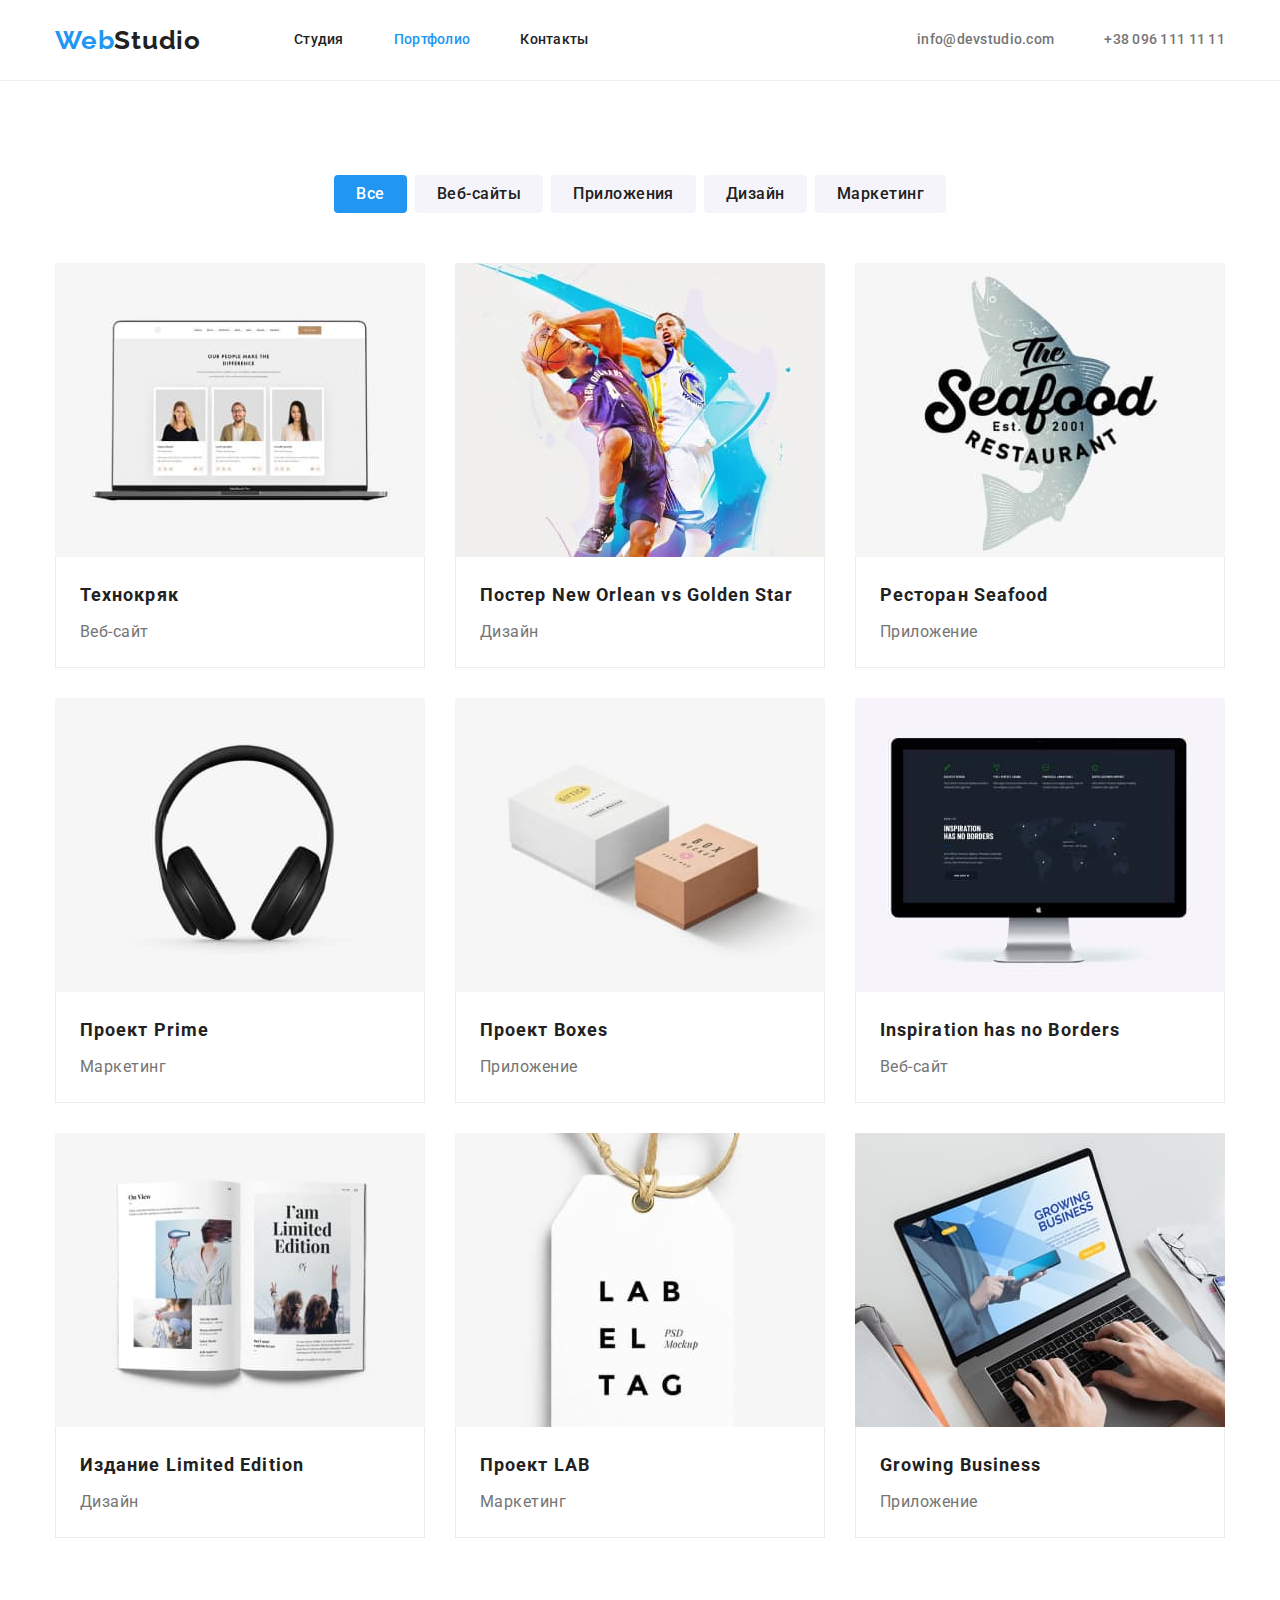
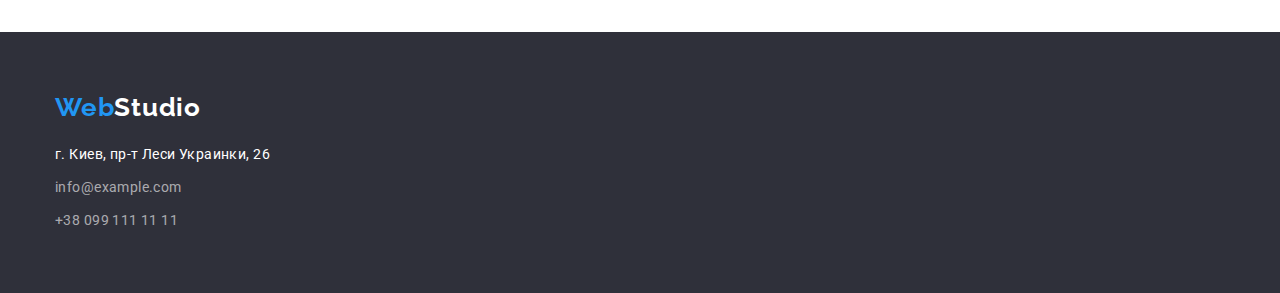
==== portfolio.html @ e5831f7f "Adds all files from HW#3." ====
<!DOCTYPE html>
<html lang="ru">
  <head>
    <meta charset="UTF-8" />
    <meta http-equiv="X-UA-Compatible" content="IE=edge" />
    <meta name="viewport" content="width=device-width, initial-scale=1.0" />
    <title>Портфолио</title>
    <link
      href="https://fonts.googleapis.com/css2?family=Raleway:wght@700&family=Roboto:wght@400;500;700;900&display=swap"
      rel="stylesheet"
    />
    <link
      rel="stylesheet"
      href="https://cdnjs.cloudflare.com/ajax/libs/modern-normalize/1.1.0/modern-normalize.min.css"
    />
    <link rel="stylesheet" href="./css/styles.css" />
  </head>
  <body>
    <header class="page-header">
      <div class="container page-header-blocks">
        <nav class="main-nav">
          <a href="./index.html" lang="en" class="logo"> <span class="accent">Web</span>Studio</a>
          <ul class="site-nav list">
            <li class="site-nav-item"><a href="./index.html" class="link">Студия</a></li>
            <li class="site-nav-item">
              <a href="./portfolio.html" class="link current">Портфолио</a>
            </li>
            <li class="site-nav-item"><a href="" class="link">Контакты</a></li>
          </ul>
        </nav>

        <ul class="contacts-header list">
          <li class="contacts-header-item">
            <a href="mailto:info@devstudio.com" class="contacts-header-link">info@devstudio.com</a>
          </li>
          <li class="contacts-header-item">
            <a href="tel:+380961111111" class="contacts-header-link">+38 096 111 11 11</a>
          </li>
        </ul>
      </div>
    </header>

    <main>
      <section class="section">
        <div class="container">
          <!-- этот заголовок будет невидимым -->
          <h1 class="section-title visually-hidden">Портфолио проектов</h1>
          <ul class="portfolio-button-list list">
            <li class="portfolio-button-item">
              <button type="button" class="portfolio-button current-button">Все</button>
            </li>
            <li class="portfolio-button-item">
              <button type="button" class="portfolio-button">Веб-сайты</button>
            </li>
            <li class="portfolio-button-item">
              <button type="button" class="portfolio-button">Приложения</button>
            </li>
            <li class="portfolio-button-item">
              <button type="button" class="portfolio-button">Дизайн</button>
            </li>
            <li class="portfolio-button-item">
              <button type="button" class="portfolio-button">Маркетинг</button>
            </li>
          </ul>
          <ul class="portfolio-card-list list">
            <li class="portfolio-card-item">
              <img
                src="./images/portfolio1.jpg"
                alt="Ноутбук с проектом"
                width="370"
                class="portfolio-card-img"
              />
              <div class="portfolio-card-content">
                <h2 class="portfolio-card-subtitle">Технокряк</h2>
                <p class="portfolio-card-text">Веб-сайт</p>
              </div>
            </li>
            <li class="portfolio-card-item">
              <img
                src="./images/portfolio2.jpg"
                alt="Постер игры в баскетбол"
                width="370"
                class="portfolio-card-img"
              />
              <div class="portfolio-card-content">
                <h2 class="portfolio-card-subtitle">
                  Постер <span lang="en">New Orlean vs Golden Star</span>
                </h2>
                <p class="portfolio-card-text">Дизайн</p>
              </div>
            </li>
            <li class="portfolio-card-item">
              <img
                src="./images/portfolio3.jpg"
                alt="Эмблема ресторана"
                width="370"
                class="portfolio-card-img"
              />
              <div class="portfolio-card-content">
                <h2 class="portfolio-card-subtitle">Ресторан <span lang="en">Seafood</span></h2>
                <p class="portfolio-card-text">Приложение</p>
              </div>
            </li>
            <li class="portfolio-card-item">
              <img
                src="./images/portfolio4.jpg"
                alt="Наушники"
                width="370"
                class="portfolio-card-img"
              />
              <div class="portfolio-card-content">
                <h2 class="portfolio-card-subtitle">Проект <span lang="en">Prime</span></h2>
                <p class="portfolio-card-text">Маркетинг</p>
              </div>
            </li>
            <li class="portfolio-card-item">
              <img
                src="./images/portfolio5.jpg"
                alt="Коробки"
                width="370"
                class="portfolio-card-img"
              />
              <div class="portfolio-card-content">
                <h2 class="portfolio-card-subtitle">Проект <span lang="en">Boxes</span></h2>
                <p class="portfolio-card-text">Приложение</p>
              </div>
            </li>
            <li class="portfolio-card-item">
              <img
                src="./images/portfolio6.jpg"
                alt="Монитор"
                width="370"
                class="portfolio-card-img"
              />
              <div class="portfolio-card-content">
                <h2 lang="en" class="portfolio-card-subtitle">Inspiration has no Borders</h2>
                <p class="portfolio-card-text">Веб-сайт</p>
              </div>
            </li>
            <li class="portfolio-card-item">
              <img
                src="./images/portfolio7.jpg"
                alt="Журнал"
                width="370"
                class="portfolio-card-img"
              />
              <div class="portfolio-card-content">
                <h2 class="portfolio-card-subtitle">
                  Издание <span lang="en">Limited Edition</span>
                </h2>
                <p class="portfolio-card-text">Дизайн</p>
              </div>
            </li>
            <li class="portfolio-card-item">
              <img
                src="./images/portfolio8.jpg"
                alt="Бирка"
                width="370"
                class="portfolio-card-img"
              />
              <div class="portfolio-card-content">
                <h2 class="portfolio-card-subtitle">Проект <span lang="en">LAB</span></h2>
                <p class="portfolio-card-text">Маркетинг</p>
              </div>
            </li>
            <li class="portfolio-card-item">
              <img
                src="./images/portfolio9.jpg"
                alt="Работа за ноутбуком"
                width="370"
                class="portfolio-card-img"
              />
              <div class="portfolio-card-content">
                <h2 lang="en" class="portfolio-card-subtitle">Growing Business</h2>
                <p class="portfolio-card-text">Приложение</p>
              </div>
            </li>
          </ul>
        </div>
      </section>
    </main>

    <footer class="page-footer">
      <div class="container">
        <a href="./index.html" lang="en" class="logo footer-logo">
          <span class="accent">Web</span>Studio
        </a>
        <address class="contacts-footer">
          <ul class="contacts-footer-list list">
            <li class="contacts-footer-item">
              <a
                href="https://goo.gl/maps/sbmDoguWazhmyjEM8"
                target="_blank"
                class="contacts-footer-location"
                >г. Киев, пр-т Леси Украинки, 26
              </a>
            </li>
            <li class="contacts-footer-item">
              <a href="mailto:info@example.com" class="contacts-footer-link">info@example.com</a>
            </li>
            <li class="contacts-footer-item">
              <a href="tel:+380991111111" class="contacts-footer-link">+38 099 111 11 11</a>
            </li>
          </ul>
        </address>
      </div>
    </footer>
  </body>
</html>
---- css/styles.css ----
/* цвет основного текста #212121 */
/* вторичный цвет текста #757575 */
/* белый #ffffff */
/* белый с прозрачностю для ссылок в футере rgba(255, 255, 255, 0.6) */
/* акцент #2196F3 */
/* цвет фона героя и подвала #2F303A */
/* цвет фона вторичный и кнопок для портфолио #F5F4FA */
/* цвет рамок #ececec */
:root {
  --primary-text-color: #757575;
  --title-text-color: #212121;
  --accent-color: #2196f3;
  --primary-white-color: #ffffff;
  --contacts-footer-color: rgba(255, 255, 255, 0.6);
  --secondary-bg-color: #2f303a;
  --other-bg-color: #f5f4fa;
  --border-color: #ececec;
  --card-set-gap: 30px;
}

body {
  background-color: var(--primary-white-color);
  color: var(--primary-text-color);
  font-family: Roboto, sans-serif;
  font-size: 14px;
  line-height: 1.71;
}

.list {
  list-style: none;

  padding: 0;
  margin: 0;
}

.container {
  margin-left: auto;
  margin-right: auto;
  width: 1200px;
  padding-left: 15px;
  padding-right: 15px;
}

img {
  display: block;
  max-width: 100%;
  height: auto;
}

.visually-hidden {
  position: absolute;
  width: 1px;
  height: 1px;
  margin: -1px;
  border: 0;
  padding: 0;
  white-space: nowrap;
  clip-path: inset(100%);
  clip: rect(0 0 0 0);
  overflow: hidden;
}

/* стили шапки */
.page-header {
  border-bottom-width: 1px;
  border-bottom-style: solid;
  border-bottom-color: var(--border-color);
}
.logo {
  color: var(--title-text-color);
  font-family: Raleway, sans-serif;
  font-weight: 700;
  font-size: 26px;
  line-height: 1.19;
  text-decoration: none;
  letter-spacing: 0.03em;
}

.page-header-blocks {
  display: flex;
  align-items: center;
}

.main-nav {
  display: flex;
  align-items: center;
}

.site-nav {
  display: flex;
  margin-left: 93px;
}

.site-nav-item + .site-nav-item {
  margin-left: 50px;
}

.site-nav .link {
  display: block;
  padding-top: 32px;
  padding-bottom: 32px;

  color: var(--title-text-color);
  font-weight: 500;
  font-size: 14px;
  line-height: 1.14;
  letter-spacing: 0.02em;
  text-decoration: none;
}

.contacts-header {
  display: flex;
  margin-left: auto;
}

.contacts-header-item + .contacts-header-item {
  margin-left: 50px;
}

.contacts-header-link {
  color: var(--primary-text-color);
  font-weight: 500;
  font-size: 14px;
  line-height: 1.14;
  letter-spacing: 0.02em;
  text-decoration: none;
}

.accent,
.logo:hover,
.logo:focus,
.site-nav .link:hover,
.site-nav .link:focus,
.site-nav .link.current,
.contacts-header-link:hover,
.contacts-header-link:focus {
  color: var(--accent-color);
}

/* стили главной секции Студии */
.hero {
  padding: 200px 0;
  text-align: center;

  background-color: var(--secondary-bg-color);
  letter-spacing: 0.06em;
}
.hero-title {
  margin-top: 0;
  margin-bottom: 30px;

  color: var(--primary-white-color);
  font-weight: 900;
  font-size: 44px;
  line-height: 1.36;
  text-transform: uppercase;
}
.hero-button {
  border-radius: 4px;
  padding: 10px 32px;
  min-width: 200px;
  text-align: center;
  border: none;

  background-color: var(--accent-color);
  color: var(--primary-white-color);
  font-family: inherit;
  font-weight: 700;
  font-size: 16px;
  line-height: 1.88;
  letter-spacing: 0.06em;
}

/* общие стили секций Студии */
.section {
  padding-top: 94px;
  padding-bottom: 94px;
}

.section-title {
  margin-top: 0;
  margin-bottom: 50px;
  text-align: center;

  color: var(--title-text-color);
  font-weight: 700;
  font-size: 36px;
  line-height: 1.17;
  letter-spacing: 0.03em;
}

/* стили особенностей Студии */
.features-list {
  display: flex;
}

.features-list-item {
  width: 270px;
}

.features-list-item + .features-list-item {
  margin-left: var(--card-set-gap);
}

.features-title {
  margin-top: 0;
  margin-bottom: 10px;

  color: var(--title-text-color);
  font-weight: 700;
  font-size: 14px;
  line-height: 1.14;
  text-transform: uppercase;
  letter-spacing: 0.03em;
}

.features-text {
  margin-top: 0;
  margin-bottom: 0;

  letter-spacing: 0.03em;
}
/* стили работ Студии */
.works {
  padding-top: 0;
}

.works-list {
  display: flex;
}

.works-list-item {
  width: 370px;
}

.works-list-item + .works-list-item {
  margin-left: var(--card-set-gap);
}

/* стили команды Студии */
.team {
  background-color: var(--other-bg-color);
  font-weight: 400;
  font-size: 16px;
  line-height: 1.19;
  letter-spacing: 0.03em;
}

.team-list {
  display: flex;
}

.team-list-item {
  width: 270px;
}

.team-list-item + .team-list-item {
  margin-left: var(--card-set-gap);
}

.team-content {
  padding-top: 30px;
  padding-bottom: 30px;

  background-color: var(--primary-white-color);
}

.team-name {
  margin-top: 0;
  margin-bottom: 10px;
  text-align: center;

  color: var(--title-text-color);
  font-weight: 500;
  font-size: 16px;
}

.team-text {
  margin-top: 0;
  margin-bottom: 0;
  text-align: center;
}

/* стили подвала */
.page-footer {
  background-color: var(--secondary-bg-color);
  padding-top: 60px;
  padding-bottom: 60px;
}

.footer-logo {
  color: var(--primary-white-color);
}

.contacts-footer {
  margin-top: 20px;
}

.contacts-footer-list {
  display: inline-block;
}

.contacts-footer-item + .contacts-footer-item {
  margin-top: 9px;
}

.contacts-footer-location {
  color: var(--primary-white-color);
  font-style: normal;
  font-weight: 400;
  font-size: 14px;
  line-height: 1.71;
  text-decoration: none;
  letter-spacing: 0.03em;
}

.contacts-footer-link {
  color: var(--contacts-footer-color);
  font-style: normal;
  font-weight: 400;
  font-size: 14px;
  line-height: 1.71;
  text-decoration: none;
  letter-spacing: 0.03em;
}

.footer-logo:hover,
.footer-logo:focus,
.contacts-footer-link:hover,
.contacts-footer-link:focus,
.contacts-footer-location:hover,
.contacts-footer-location:focus {
  color: var(--accent-color);
}

/* стили Портфолио */

.portfolio-button-list {
  display: flex;
  margin-bottom: 50px;
  justify-content: center;
}

.portfolio-button-item + .portfolio-button-item {
  margin-left: 8px;
}

.portfolio-button {
  border-radius: 4px;
  padding: 6px 22px;
  min-width: 73px;
  text-align: center;
  border: none;

  background-color: var(--other-bg-color);
  color: var(--title-text-color);
  font-family: Roboto, sans-serif;
  font-weight: 500;
  font-size: 16px;
  line-height: 1.62;
  letter-spacing: 0.03em;
}

.current-button,
.portfolio-button:hover,
.portfolio-button:focus {
  background-color: var(--accent-color);
  color: var(--primary-white-color);
}

.portfolio-card-list {
  display: flex;
  flex-wrap: wrap;
  margin-left: calc(-1 * var(--card-set-gap));
  margin-top: calc(-1 * var(--card-set-gap));
}

.portfolio-card-item {
  flex-basis: calc(100% / 3 - var(--card-set-gap));
  margin-left: var(--card-set-gap);
  margin-top: var(--card-set-gap);
}

.portfolio-card-content {
  padding: 20px 24px;

  border-right-width: 1px;
  border-right-style: solid;
  border-right-color: var(--border-color);
  border-bottom-width: 1px;
  border-bottom-style: solid;
  border-bottom-color: var(--border-color);
  border-left-width: 1px;
  border-left-style: solid;
  border-left-color: var(--border-color);
}

.portfolio-card-subtitle {
  margin-top: 0;
  margin-bottom: 4px;

  color: var(--title-text-color);
  font-weight: 700;
  font-size: 18px;
  line-height: 2;
  letter-spacing: 0.06em;
}

.portfolio-card-text {
  margin-top: 0;
  margin-bottom: 0;

  font-weight: 400;
  font-size: 16px;
  line-height: 1.87;
  letter-spacing: 0.03em;
}
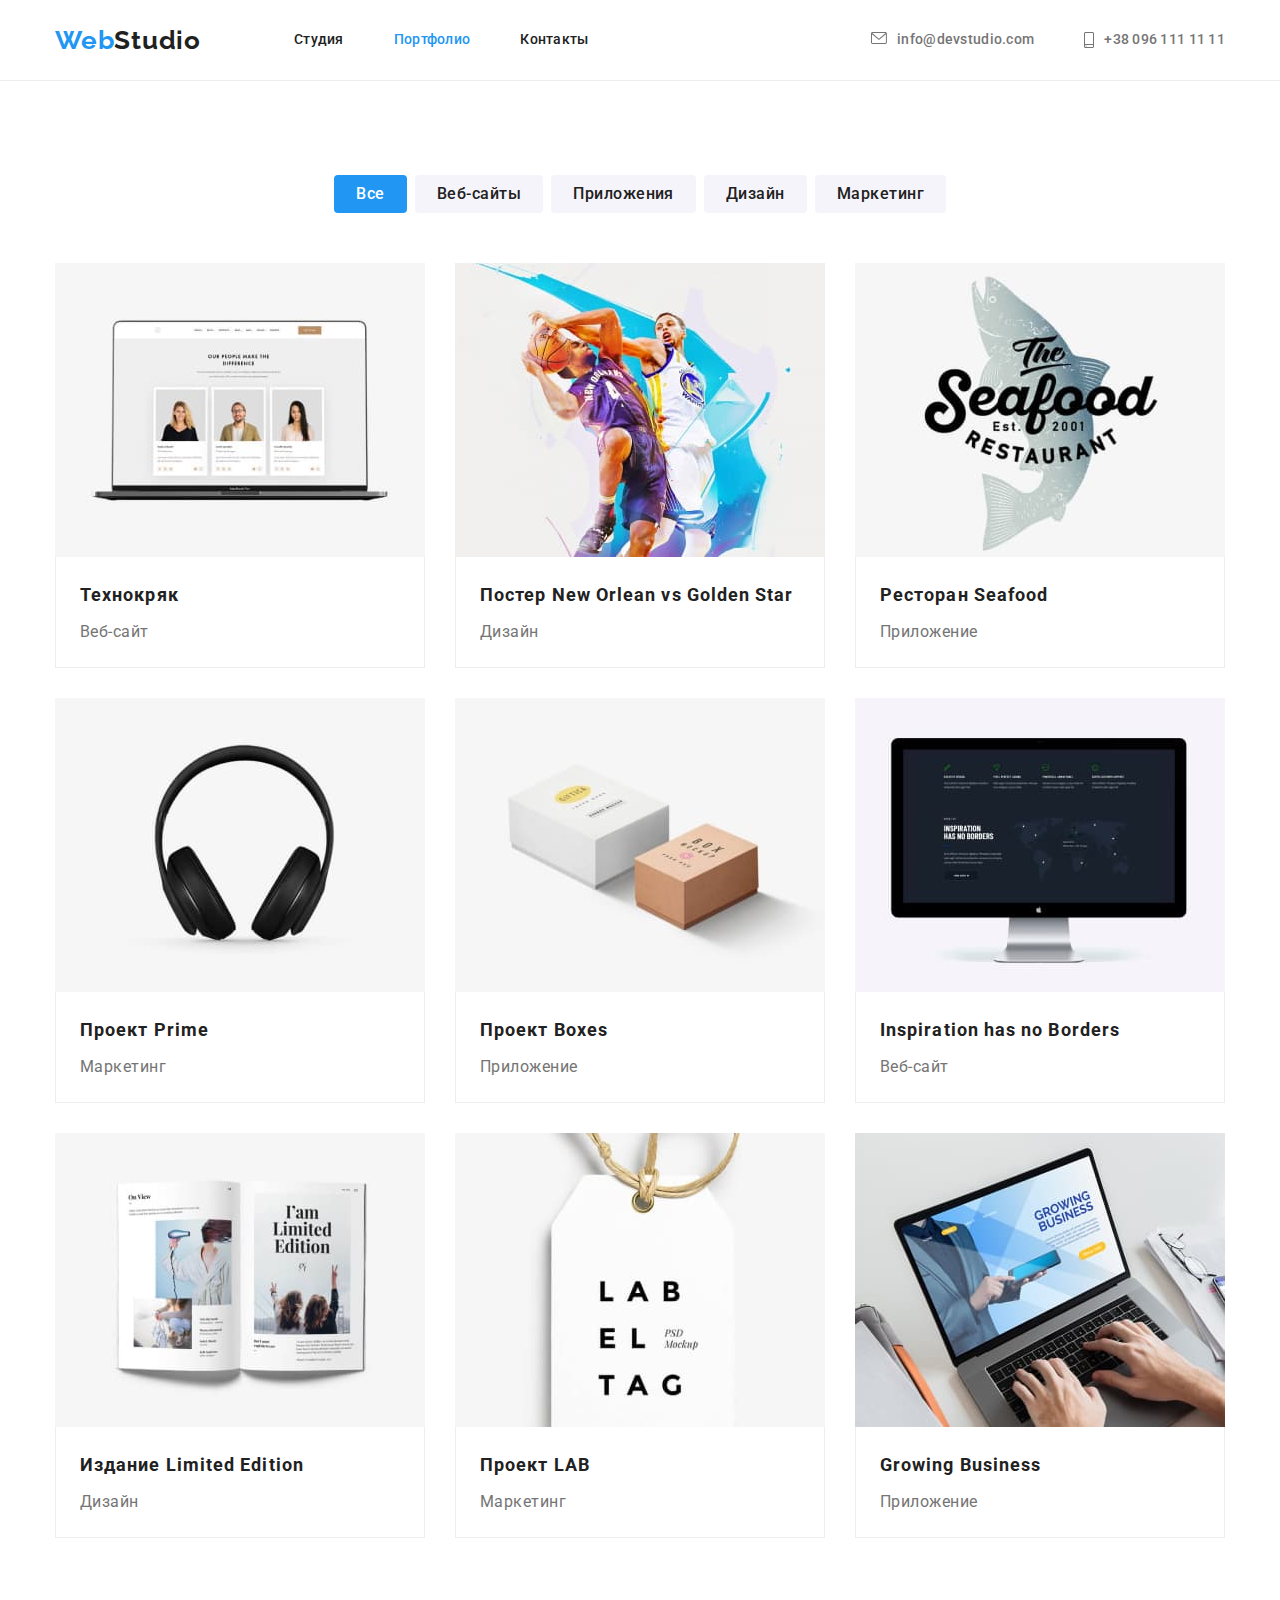
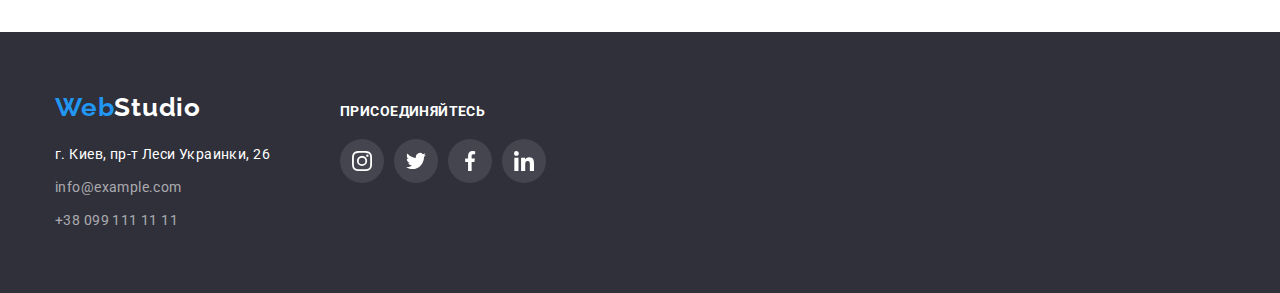
==== commit 1538a978: "Adds all icons and their effects." ====
--- a/portfolio.html
+++ b/portfolio.html
@@ -31,10 +31,20 @@
 
         <ul class="contacts-header list">
           <li class="contacts-header-item">
-            <a href="mailto:info@devstudio.com" class="contacts-header-link">info@devstudio.com</a>
+            <a href="mailto:info@devstudio.com" class="contacts-header-link">
+              <svg width="16px" height="12px" class="contacts-icon">
+                <use href="./images/icons.svg#icon-envelope"></use>
+              </svg>
+              info@devstudio.com</a
+            >
           </li>
           <li class="contacts-header-item">
-            <a href="tel:+380961111111" class="contacts-header-link">+38 096 111 11 11</a>
+            <a href="tel:+380961111111" class="contacts-header-link"
+              ><svg width="10px" height="16px" class="contacts-icon">
+                <use href="./images/icons.svg#icon-smartphone"></use>
+              </svg>
+              +38 096 111 11 11</a
+            >
           </li>
         </ul>
       </div>
@@ -181,28 +191,63 @@
     </main>
 
     <footer class="page-footer">
-      <div class="container">
-        <a href="./index.html" lang="en" class="logo footer-logo">
-          <span class="accent">Web</span>Studio
-        </a>
-        <address class="contacts-footer">
-          <ul class="contacts-footer-list list">
-            <li class="contacts-footer-item">
-              <a
-                href="https://goo.gl/maps/sbmDoguWazhmyjEM8"
-                target="_blank"
-                class="contacts-footer-location"
-                >г. Киев, пр-т Леси Украинки, 26
-              </a>
-            </li>
-            <li class="contacts-footer-item">
-              <a href="mailto:info@example.com" class="contacts-footer-link">info@example.com</a>
-            </li>
-            <li class="contacts-footer-item">
-              <a href="tel:+380991111111" class="contacts-footer-link">+38 099 111 11 11</a>
-            </li>
-          </ul>
-        </address>
+      <div class="container footer-blocks">
+        <div class="footer-block-contacts">
+          <a href="./index.html" lang="en" class="logo footer-logo">
+            <span class="accent">Web</span>Studio</a
+          >
+          <address class="contacts-footer">
+            <ul class="contacts-footer-list list">
+              <li class="contacts-footer-item">
+                <a
+                  href="https://goo.gl/maps/sbmDoguWazhmyjEM8"
+                  target="_blank"
+                  class="contacts-footer-location"
+                  >г. Киев, пр-т Леси Украинки, 26</a
+                >
+              </li>
+              <li class="contacts-footer-item">
+                <a href="mailto:info@example.com" class="contacts-footer-link">info@example.com</a>
+              </li>
+              <li class="contacts-footer-item">
+                <a href="tel:+380991111111" class="contacts-footer-link">+38 099 111 11 11</a>
+              </li>
+            </ul>
+          </address>
+        </div>
+        <div class="footer-block-networks">
+          <p>присоединяйтесь</p>
+          <ul class="social-network-list list">
+            <li class="social-network-item">
+              <a href="" class="social-network-link">
+                <svg width="20px" height="20px" fill="var(--primary-white-color)">
+                  <use href="./images/icons.svg#icon-instagram"></use>
+                </svg>
+              </a>
+            </li>
+            <li class="social-network-item">
+              <a href="" class="social-network-link">
+                <svg width="20px" height="20px" fill="var(--primary-white-color)">
+                  <use href="./images/icons.svg#icon-twitter"></use>
+                </svg>
+              </a>
+            </li>
+            <li class="social-network-item">
+              <a href="" class="social-network-link">
+                <svg width="20px" height="20px" fill="var(--primary-white-color)">
+                  <use href="./images/icons.svg#icon-facebook"></use>
+                </svg>
+              </a>
+            </li>
+            <li class="social-network-item">
+              <a href="" class="social-network-link">
+                <svg width="20px" height="20px" fill="var(--primary-white-color)">
+                  <use href="./images/icons.svg#icon-linkedin"></use>
+                </svg>
+              </a>
+            </li>
+          </ul>
+        </div>
       </div>
     </footer>
   </body>
--- a/css/styles.css
+++ b/css/styles.css
@@ -6,6 +6,7 @@
 /* цвет фона героя и подвала #2F303A */
 /* цвет фона вторичный и кнопок для портфолио #F5F4FA */
 /* цвет рамок #ececec */
+/* стандартный цвет иконок #AFB1B8 */
 :root {
   --primary-text-color: #757575;
   --title-text-color: #212121;
@@ -14,8 +15,9 @@
   --contacts-footer-color: rgba(255, 255, 255, 0.6);
   --secondary-bg-color: #2f303a;
   --other-bg-color: #f5f4fa;
-  --border-color: #ececec;
+  --border-color: #eeeeee;
   --card-set-gap: 30px;
+  --icon-color-standart: #AFB1B8;
 }
 
 body {
@@ -46,6 +48,8 @@
   max-width: 100%;
   height: auto;
 }
+
+p {margin: 0;}
 
 .visually-hidden {
   position: absolute;
@@ -111,13 +115,22 @@
 .contacts-header {
   display: flex;
   margin-left: auto;
+  align-items: center;
 }
 
 .contacts-header-item + .contacts-header-item {
   margin-left: 50px;
 }
 
+.contacts-icon {
+  margin-right: 10px;
+  fill: currentColor;
+}
+
 .contacts-header-link {
+  display: flex;
+  text-align: center;
+
   color: var(--primary-text-color);
   font-weight: 500;
   font-size: 14px;
@@ -141,9 +154,18 @@
 .hero {
   padding: 200px 0;
   text-align: center;
-
-  background-color: var(--secondary-bg-color);
+  max-width: 1600px;
+  height: 600px;
+  margin-left: auto;
+  margin-right: auto;
+
   letter-spacing: 0.06em;
+  background-color: #c4c4c4;
+  background-image: linear-gradient(to right, rgba(47, 48, 58, 0.4), rgba(47, 48, 58, 0.4)),
+    url(../images/hero.jpg);
+  background-repeat: no-repeat;
+  background-position: center;
+  background-size: cover;
 }
 .hero-title {
   margin-top: 0;
@@ -202,6 +224,18 @@
   margin-left: var(--card-set-gap);
 }
 
+.features-icon {
+  display: flex;
+  justify-content: center;
+  align-items: center;
+  width: 270px;
+  height: 120px;
+  margin-bottom: 30px;
+
+  background-color: var(--other-bg-color);
+  border-radius: 4px;
+}
+
 .features-title {
   margin-top: 0;
   margin-bottom: 10px;
@@ -215,11 +249,9 @@
 }
 
 .features-text {
-  margin-top: 0;
-  margin-bottom: 0;
-
-  letter-spacing: 0.03em;
-}
+  letter-spacing: 0.03em;
+}
+
 /* стили работ Студии */
 .works {
   padding-top: 0;
@@ -252,6 +284,11 @@
 
 .team-list-item {
   width: 270px;
+
+  background-color: var(--primary-white-color);
+  box-shadow: 0px 1px 3px rgba(0, 0, 0, 0.12), 0px 1px 1px rgba(0, 0, 0, 0.14),
+    0px 2px 1px rgba(0, 0, 0, 0.2);
+  border-radius: 0px 0px 4px 4px;
 }
 
 .team-list-item + .team-list-item {
@@ -261,8 +298,6 @@
 .team-content {
   padding-top: 30px;
   padding-bottom: 30px;
-
-  background-color: var(--primary-white-color);
 }
 
 .team-name {
@@ -276,16 +311,97 @@
 }
 
 .team-text {
-  margin-top: 0;
-  margin-bottom: 0;
-  text-align: center;
-}
+  text-align: center;
+}
+
+.social-network-list {
+  display: flex;
+  padding: 0;
+  margin: 0;
+  margin-top: 20px;
+  justify-content: center;
+  align-items: center;
+}
+
+.social-network-item+.social-network-item {
+  margin-left: 10px;
+}
+
+.social-network-link {
+  display: flex;
+  justify-content: center;
+  align-items: center;
+  width: 44px;
+  height: 44px;
+
+  background-color: rgba(255, 255, 255, 0.1);
+  color: var(--icon-color-standart);
+  border-radius: 50%;
+}
+
+.social-network-icon {
+  fill: currentColor;
+}
+
+.social-network-link:hover,
+.social-network-link:focus {
+  background-color: var(--accent-color);
+  color: var(--primary-white-color);
+}
+
+/* стили клиентов Студии */
+
+.clients-list {
+  display: flex;
+  justify-content: center;
+  align-items: center;
+}
+
+.clients-list-item {
+  width: 170px;
+  height: 92px;
+  
+
+  border: 1px solid var(--icon-color-standart);
+  border-radius: 4px;
+}
+.clients-list-item + .clients-list-item {
+  margin-left: var(--card-set-gap);
+}
+
+.clients-list-item:hover,
+.clients-list-item:focus {
+  border: 1px solid var(--accent-color)
+}
+
+.clients-list-link {
+  display: flex;
+  justify-content: center;
+  align-items: center;
+
+  width: 170px;
+  height: 92px;
+  fill: var(--icon-color-standart);
+}
+
+.clients-list-link:hover,
+.clients-list-link:focus {
+  fill: var(--accent-color);
+}
+
 
 /* стили подвала */
 .page-footer {
   background-color: var(--secondary-bg-color);
-  padding-top: 60px;
-  padding-bottom: 60px;
+}
+
+.footer-blocks {
+  display: flex;
+}
+
+.footer-block-contacts {
+  margin-top: 60px;
+  margin-bottom: 60px;
 }
 
 .footer-logo {
@@ -333,12 +449,29 @@
   color: var(--accent-color);
 }
 
+.footer-block-networks {
+  margin-top: 72px;
+  margin-left: 70px;
+
+  color: var(--primary-white-color);
+  font-weight: 700;
+  line-height: 1.14;
+  letter-spacing: 0.03em;
+  text-transform: uppercase;
+}
+
 /* стили Портфолио */
 
 .portfolio-button-list {
   display: flex;
   margin-bottom: 50px;
   justify-content: center;
+}
+
+.portfolio-button-item:hover,
+.portfolio-button-item:focus {
+  box-shadow: 0px 3px 1px rgba(0, 0, 0, 0.1), 0px 1px 2px rgba(0, 0, 0, 0.08),
+    0px 2px 2px rgba(0, 0, 0, 0.12);
 }
 
 .portfolio-button-item + .portfolio-button-item {
@@ -379,6 +512,12 @@
   flex-basis: calc(100% / 3 - var(--card-set-gap));
   margin-left: var(--card-set-gap);
   margin-top: var(--card-set-gap);
+}
+
+.portfolio-card-item:hover,
+.portfolio-card-item:focus {
+  box-shadow: 0px 1px 1px rgba(0, 0, 0, 0.12), 0px 4px 4px rgba(0, 0, 0, 0.06),
+    1px 4px 6px rgba(0, 0, 0, 0.16);
 }
 
 .portfolio-card-content {
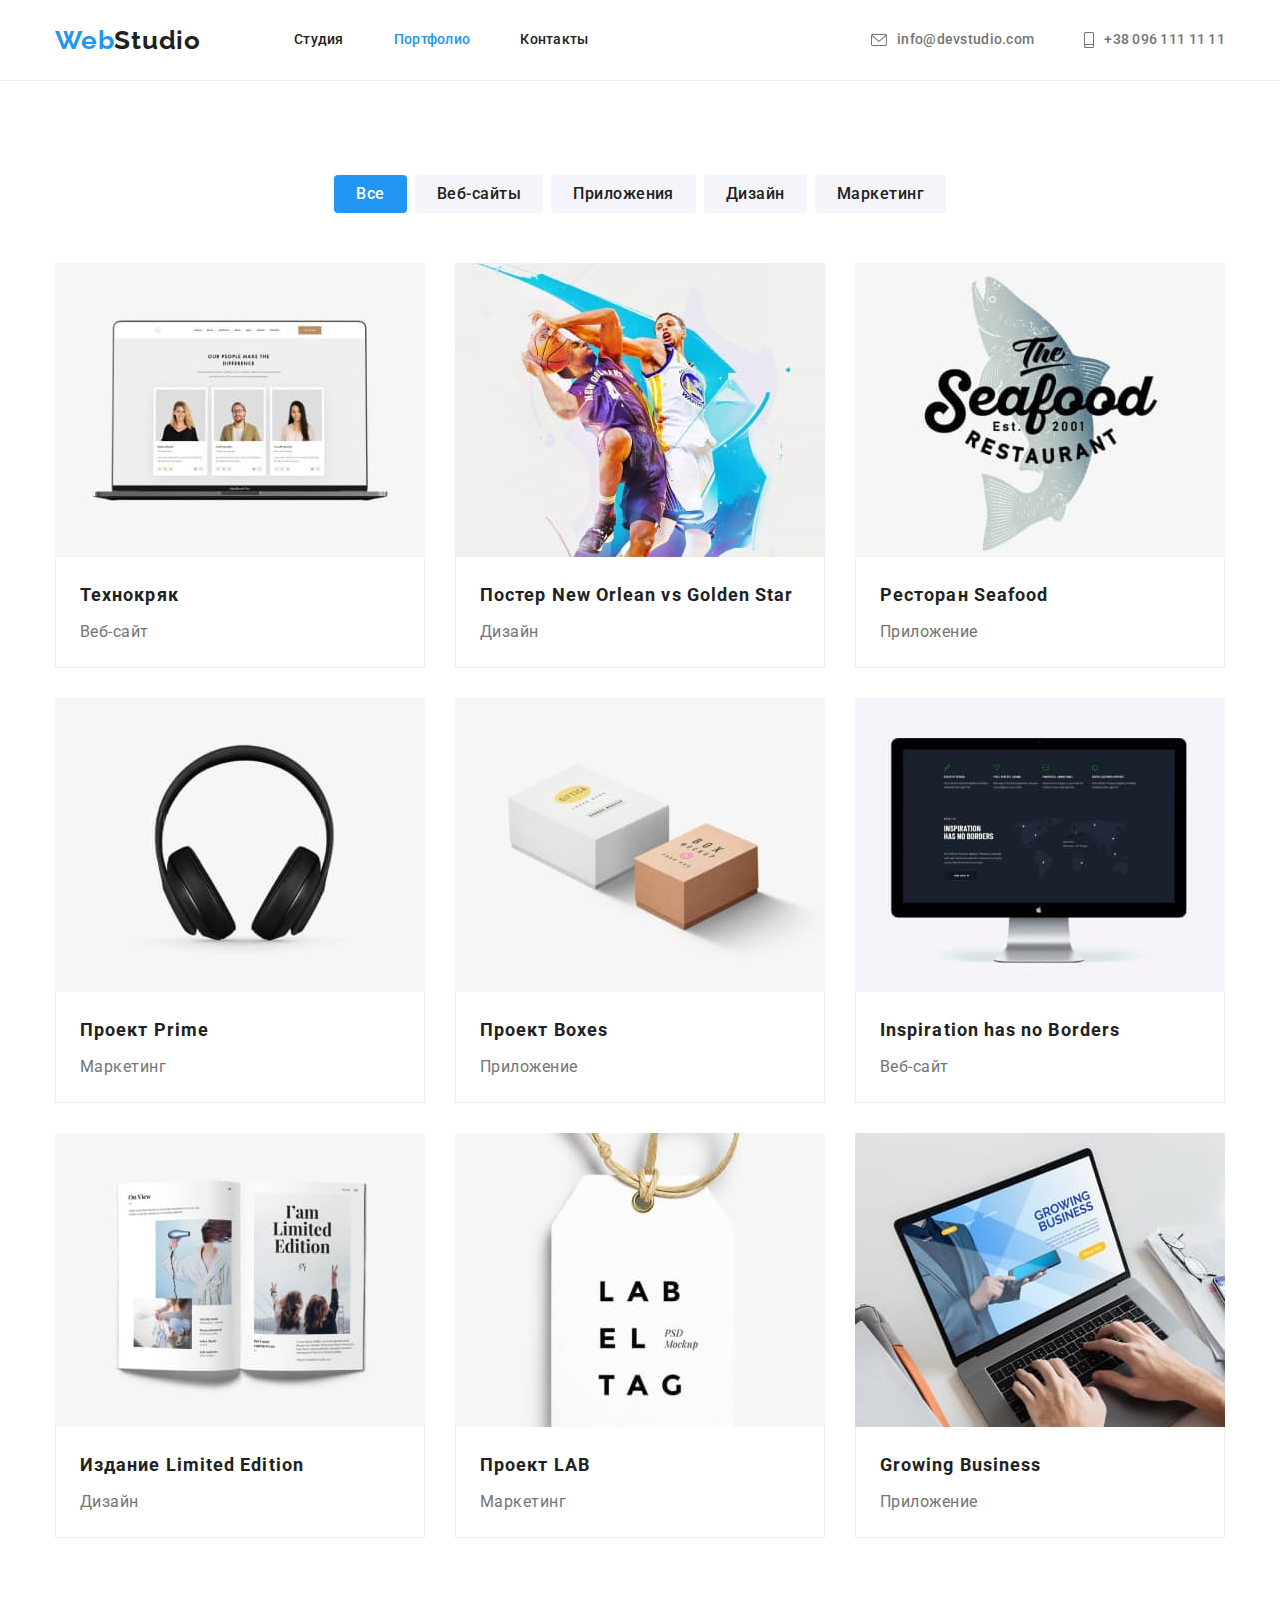
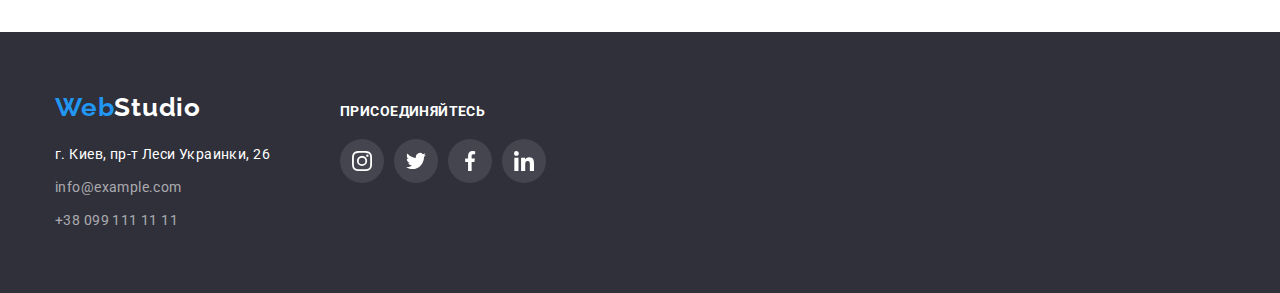
==== commit b7485af0: "Adds corrections according to the comments of the mentor." ====
--- a/portfolio.html
+++ b/portfolio.html
@@ -74,116 +74,134 @@
           </ul>
           <ul class="portfolio-card-list list">
             <li class="portfolio-card-item">
-              <img
-                src="./images/portfolio1.jpg"
-                alt="Ноутбук с проектом"
-                width="370"
-                class="portfolio-card-img"
-              />
-              <div class="portfolio-card-content">
-                <h2 class="portfolio-card-subtitle">Технокряк</h2>
-                <p class="portfolio-card-text">Веб-сайт</p>
-              </div>
-            </li>
-            <li class="portfolio-card-item">
-              <img
-                src="./images/portfolio2.jpg"
-                alt="Постер игры в баскетбол"
-                width="370"
-                class="portfolio-card-img"
-              />
-              <div class="portfolio-card-content">
-                <h2 class="portfolio-card-subtitle">
-                  Постер <span lang="en">New Orlean vs Golden Star</span>
-                </h2>
-                <p class="portfolio-card-text">Дизайн</p>
-              </div>
-            </li>
-            <li class="portfolio-card-item">
-              <img
-                src="./images/portfolio3.jpg"
-                alt="Эмблема ресторана"
-                width="370"
-                class="portfolio-card-img"
-              />
-              <div class="portfolio-card-content">
-                <h2 class="portfolio-card-subtitle">Ресторан <span lang="en">Seafood</span></h2>
-                <p class="portfolio-card-text">Приложение</p>
-              </div>
-            </li>
-            <li class="portfolio-card-item">
-              <img
-                src="./images/portfolio4.jpg"
-                alt="Наушники"
-                width="370"
-                class="portfolio-card-img"
-              />
-              <div class="portfolio-card-content">
-                <h2 class="portfolio-card-subtitle">Проект <span lang="en">Prime</span></h2>
-                <p class="portfolio-card-text">Маркетинг</p>
-              </div>
-            </li>
-            <li class="portfolio-card-item">
-              <img
-                src="./images/portfolio5.jpg"
-                alt="Коробки"
-                width="370"
-                class="portfolio-card-img"
-              />
-              <div class="portfolio-card-content">
-                <h2 class="portfolio-card-subtitle">Проект <span lang="en">Boxes</span></h2>
-                <p class="portfolio-card-text">Приложение</p>
-              </div>
-            </li>
-            <li class="portfolio-card-item">
-              <img
-                src="./images/portfolio6.jpg"
-                alt="Монитор"
-                width="370"
-                class="portfolio-card-img"
-              />
-              <div class="portfolio-card-content">
-                <h2 lang="en" class="portfolio-card-subtitle">Inspiration has no Borders</h2>
-                <p class="portfolio-card-text">Веб-сайт</p>
-              </div>
-            </li>
-            <li class="portfolio-card-item">
-              <img
-                src="./images/portfolio7.jpg"
-                alt="Журнал"
-                width="370"
-                class="portfolio-card-img"
-              />
-              <div class="portfolio-card-content">
-                <h2 class="portfolio-card-subtitle">
-                  Издание <span lang="en">Limited Edition</span>
-                </h2>
-                <p class="portfolio-card-text">Дизайн</p>
-              </div>
-            </li>
-            <li class="portfolio-card-item">
-              <img
-                src="./images/portfolio8.jpg"
-                alt="Бирка"
-                width="370"
-                class="portfolio-card-img"
-              />
-              <div class="portfolio-card-content">
-                <h2 class="portfolio-card-subtitle">Проект <span lang="en">LAB</span></h2>
-                <p class="portfolio-card-text">Маркетинг</p>
-              </div>
-            </li>
-            <li class="portfolio-card-item">
-              <img
-                src="./images/portfolio9.jpg"
-                alt="Работа за ноутбуком"
-                width="370"
-                class="portfolio-card-img"
-              />
-              <div class="portfolio-card-content">
-                <h2 lang="en" class="portfolio-card-subtitle">Growing Business</h2>
-                <p class="portfolio-card-text">Приложение</p>
-              </div>
+              <a href="" class="portfolio-card-link">
+                <img
+                  src="./images/portfolio1.jpg"
+                  alt="Ноутбук с проектом"
+                  width="370"
+                  class="portfolio-card-img"
+                />
+                <div class="portfolio-card-content">
+                  <h2 class="portfolio-card-subtitle">Технокряк</h2>
+                  <p class="portfolio-card-text">Веб-сайт</p>
+                </div>
+              </a>
+            </li>
+            <li class="portfolio-card-item">
+              <a href="" class="portfolio-card-link">
+                <img
+                  src="./images/portfolio2.jpg"
+                  alt="Постер игры в баскетбол"
+                  width="370"
+                  class="portfolio-card-img"
+                />
+                <div class="portfolio-card-content">
+                  <h2 class="portfolio-card-subtitle">
+                    Постер <span lang="en">New Orlean vs Golden Star</span>
+                  </h2>
+                  <p class="portfolio-card-text">Дизайн</p>
+                </div>
+              </a>
+            </li>
+            <li class="portfolio-card-item">
+              <a href="" class="portfolio-card-link">
+                <img
+                  src="./images/portfolio3.jpg"
+                  alt="Эмблема ресторана"
+                  width="370"
+                  class="portfolio-card-img"
+                />
+                <div class="portfolio-card-content">
+                  <h2 class="portfolio-card-subtitle">Ресторан <span lang="en">Seafood</span></h2>
+                  <p class="portfolio-card-text">Приложение</p>
+                </div>
+              </a>
+            </li>
+            <li class="portfolio-card-item">
+              <a href="" class="portfolio-card-link">
+                <img
+                  src="./images/portfolio4.jpg"
+                  alt="Наушники"
+                  width="370"
+                  class="portfolio-card-img"
+                />
+                <div class="portfolio-card-content">
+                  <h2 class="portfolio-card-subtitle">Проект <span lang="en">Prime</span></h2>
+                  <p class="portfolio-card-text">Маркетинг</p>
+                </div>
+              </a>
+            </li>
+            <li class="portfolio-card-item">
+              <a href="" class="portfolio-card-link">
+                <img
+                  src="./images/portfolio5.jpg"
+                  alt="Коробки"
+                  width="370"
+                  class="portfolio-card-img"
+                />
+                <div class="portfolio-card-content">
+                  <h2 class="portfolio-card-subtitle">Проект <span lang="en">Boxes</span></h2>
+                  <p class="portfolio-card-text">Приложение</p>
+                </div>
+              </a>
+            </li>
+            <li class="portfolio-card-item">
+              <a href="" class="portfolio-card-link">
+                <img
+                  src="./images/portfolio6.jpg"
+                  alt="Монитор"
+                  width="370"
+                  class="portfolio-card-img"
+                />
+                <div class="portfolio-card-content">
+                  <h2 lang="en" class="portfolio-card-subtitle">Inspiration has no Borders</h2>
+                  <p class="portfolio-card-text">Веб-сайт</p>
+                </div>
+              </a>
+            </li>
+            <li class="portfolio-card-item">
+              <a href="" class="portfolio-card-link">
+                <img
+                  src="./images/portfolio7.jpg"
+                  alt="Журнал"
+                  width="370"
+                  class="portfolio-card-img"
+                />
+                <div class="portfolio-card-content">
+                  <h2 class="portfolio-card-subtitle">
+                    Издание <span lang="en">Limited Edition</span>
+                  </h2>
+                  <p class="portfolio-card-text">Дизайн</p>
+                </div>
+              </a>
+            </li>
+            <li class="portfolio-card-item">
+              <a href="" class="portfolio-card-link">
+                <img
+                  src="./images/portfolio8.jpg"
+                  alt="Бирка"
+                  width="370"
+                  class="portfolio-card-img"
+                />
+                <div class="portfolio-card-content">
+                  <h2 class="portfolio-card-subtitle">Проект <span lang="en">LAB</span></h2>
+                  <p class="portfolio-card-text">Маркетинг</p>
+                </div>
+              </a>
+            </li>
+            <li class="portfolio-card-item">
+              <a href="" class="portfolio-card-link">
+                <img
+                  src="./images/portfolio9.jpg"
+                  alt="Работа за ноутбуком"
+                  width="370"
+                  class="portfolio-card-img"
+                />
+                <div class="portfolio-card-content">
+                  <h2 lang="en" class="portfolio-card-subtitle">Growing Business</h2>
+                  <p class="portfolio-card-text">Приложение</p>
+                </div>
+              </a>
             </li>
           </ul>
         </div>
@@ -192,7 +210,7 @@
 
     <footer class="page-footer">
       <div class="container footer-blocks">
-        <div class="footer-block-contacts">
+        <div>
           <a href="./index.html" lang="en" class="logo footer-logo">
             <span class="accent">Web</span>Studio</a
           >
@@ -215,7 +233,7 @@
             </ul>
           </address>
         </div>
-        <div class="footer-block-networks">
+        <div class="footer-networks">
           <p>присоединяйтесь</p>
           <ul class="social-network-list list">
             <li class="social-network-item">
--- a/css/styles.css
+++ b/css/styles.css
@@ -130,6 +130,7 @@
 .contacts-header-link {
   display: flex;
   text-align: center;
+  align-items: center;
 
   color: var(--primary-text-color);
   font-weight: 500;
@@ -357,21 +358,8 @@
   align-items: center;
 }
 
-.clients-list-item {
-  width: 170px;
-  height: 92px;
-  
-
-  border: 1px solid var(--icon-color-standart);
-  border-radius: 4px;
-}
 .clients-list-item + .clients-list-item {
   margin-left: var(--card-set-gap);
-}
-
-.clients-list-item:hover,
-.clients-list-item:focus {
-  border: 1px solid var(--accent-color)
 }
 
 .clients-list-link {
@@ -382,26 +370,26 @@
   width: 170px;
   height: 92px;
   fill: var(--icon-color-standart);
+  border: 1px solid var(--icon-color-standart);
+  border-radius: 4px;
 }
 
 .clients-list-link:hover,
 .clients-list-link:focus {
   fill: var(--accent-color);
-}
-
+  border: 1px solid var(--accent-color);
+}
 
 /* стили подвала */
 .page-footer {
   background-color: var(--secondary-bg-color);
+  padding-top: 60px;
+  padding-bottom: 60px;
 }
 
 .footer-blocks {
   display: flex;
-}
-
-.footer-block-contacts {
-  margin-top: 60px;
-  margin-bottom: 60px;
+  align-items: baseline;
 }
 
 .footer-logo {
@@ -449,8 +437,7 @@
   color: var(--accent-color);
 }
 
-.footer-block-networks {
-  margin-top: 72px;
+.footer-networks {
   margin-left: 70px;
 
   color: var(--primary-white-color);
@@ -514,8 +501,13 @@
   margin-top: var(--card-set-gap);
 }
 
-.portfolio-card-item:hover,
-.portfolio-card-item:focus {
+.portfolio-card-link {
+  text-decoration: none;
+  display: block;
+}
+
+.portfolio-card-link:hover,
+.portfolio-card-link:focus {
   box-shadow: 0px 1px 1px rgba(0, 0, 0, 0.12), 0px 4px 4px rgba(0, 0, 0, 0.06),
     1px 4px 6px rgba(0, 0, 0, 0.16);
 }
@@ -549,6 +541,7 @@
   margin-top: 0;
   margin-bottom: 0;
 
+  color: var(--primary-text-color);
   font-weight: 400;
   font-size: 16px;
   line-height: 1.87;
